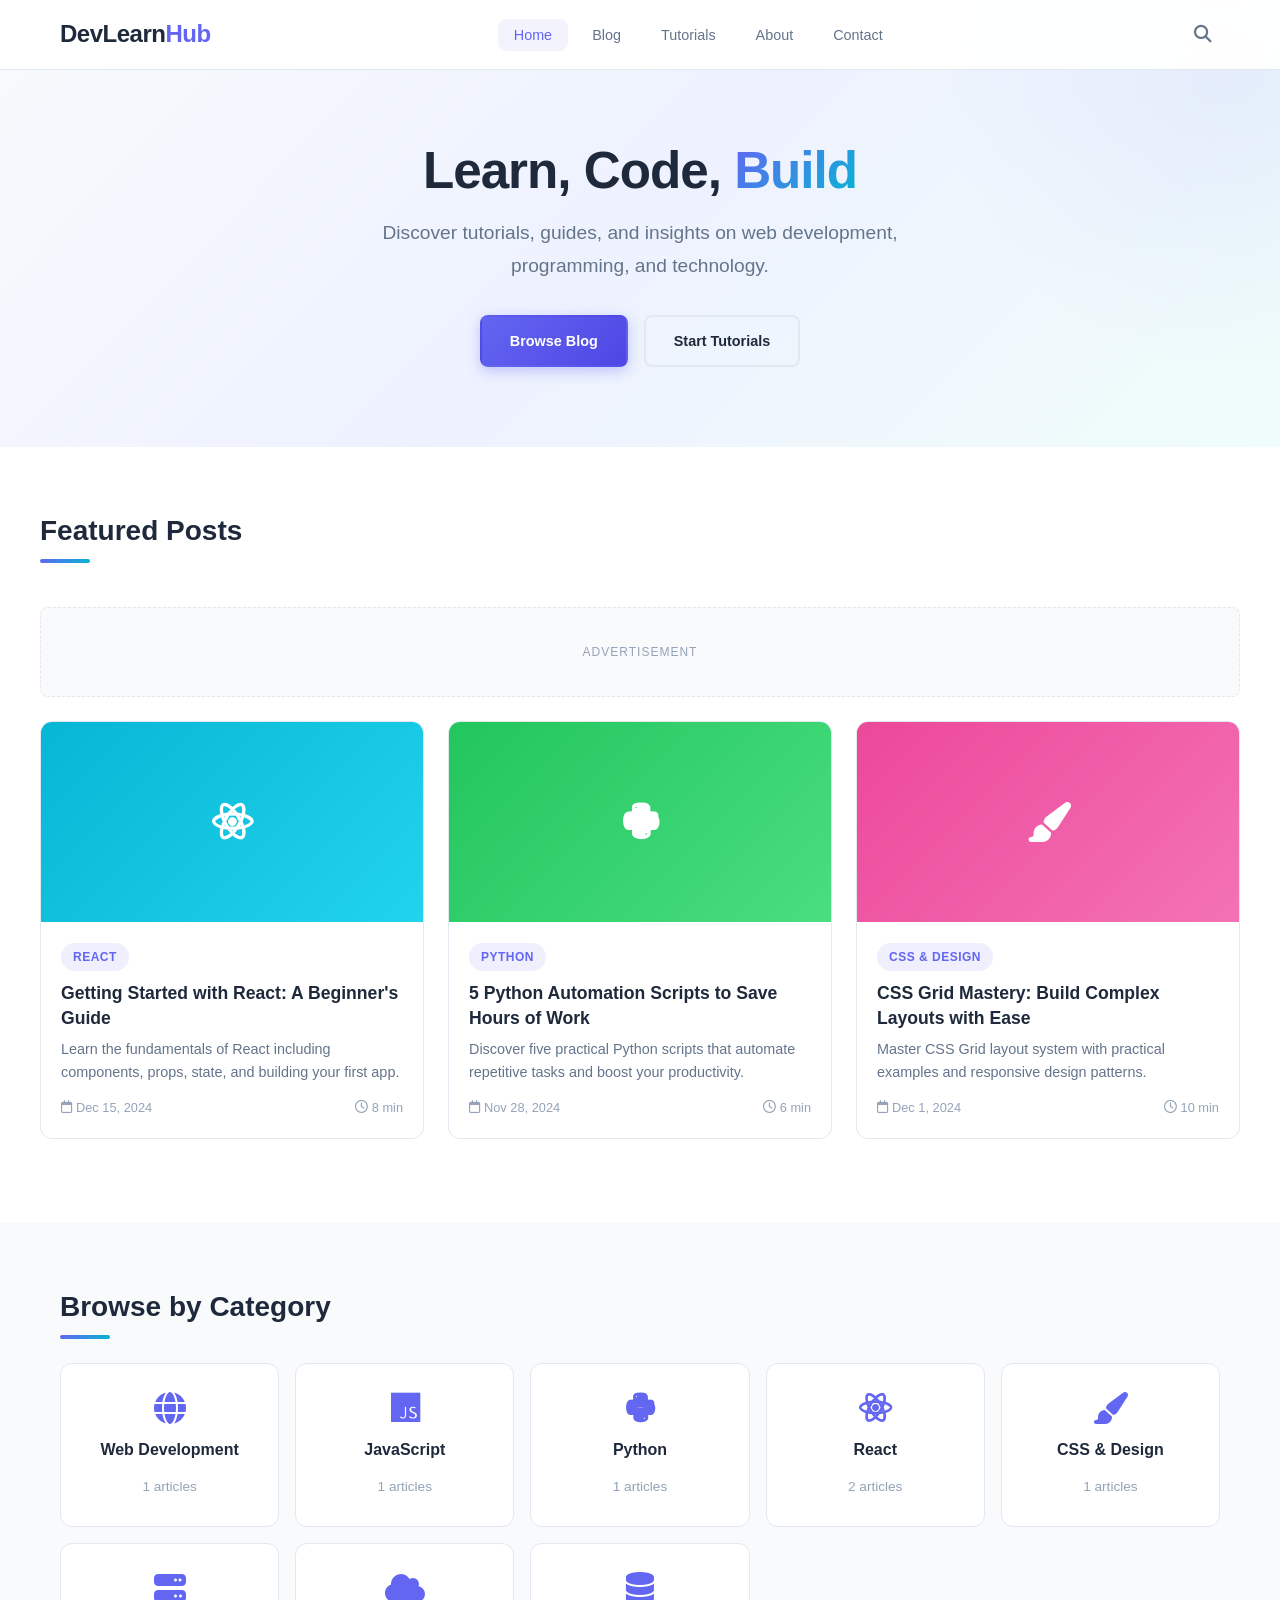
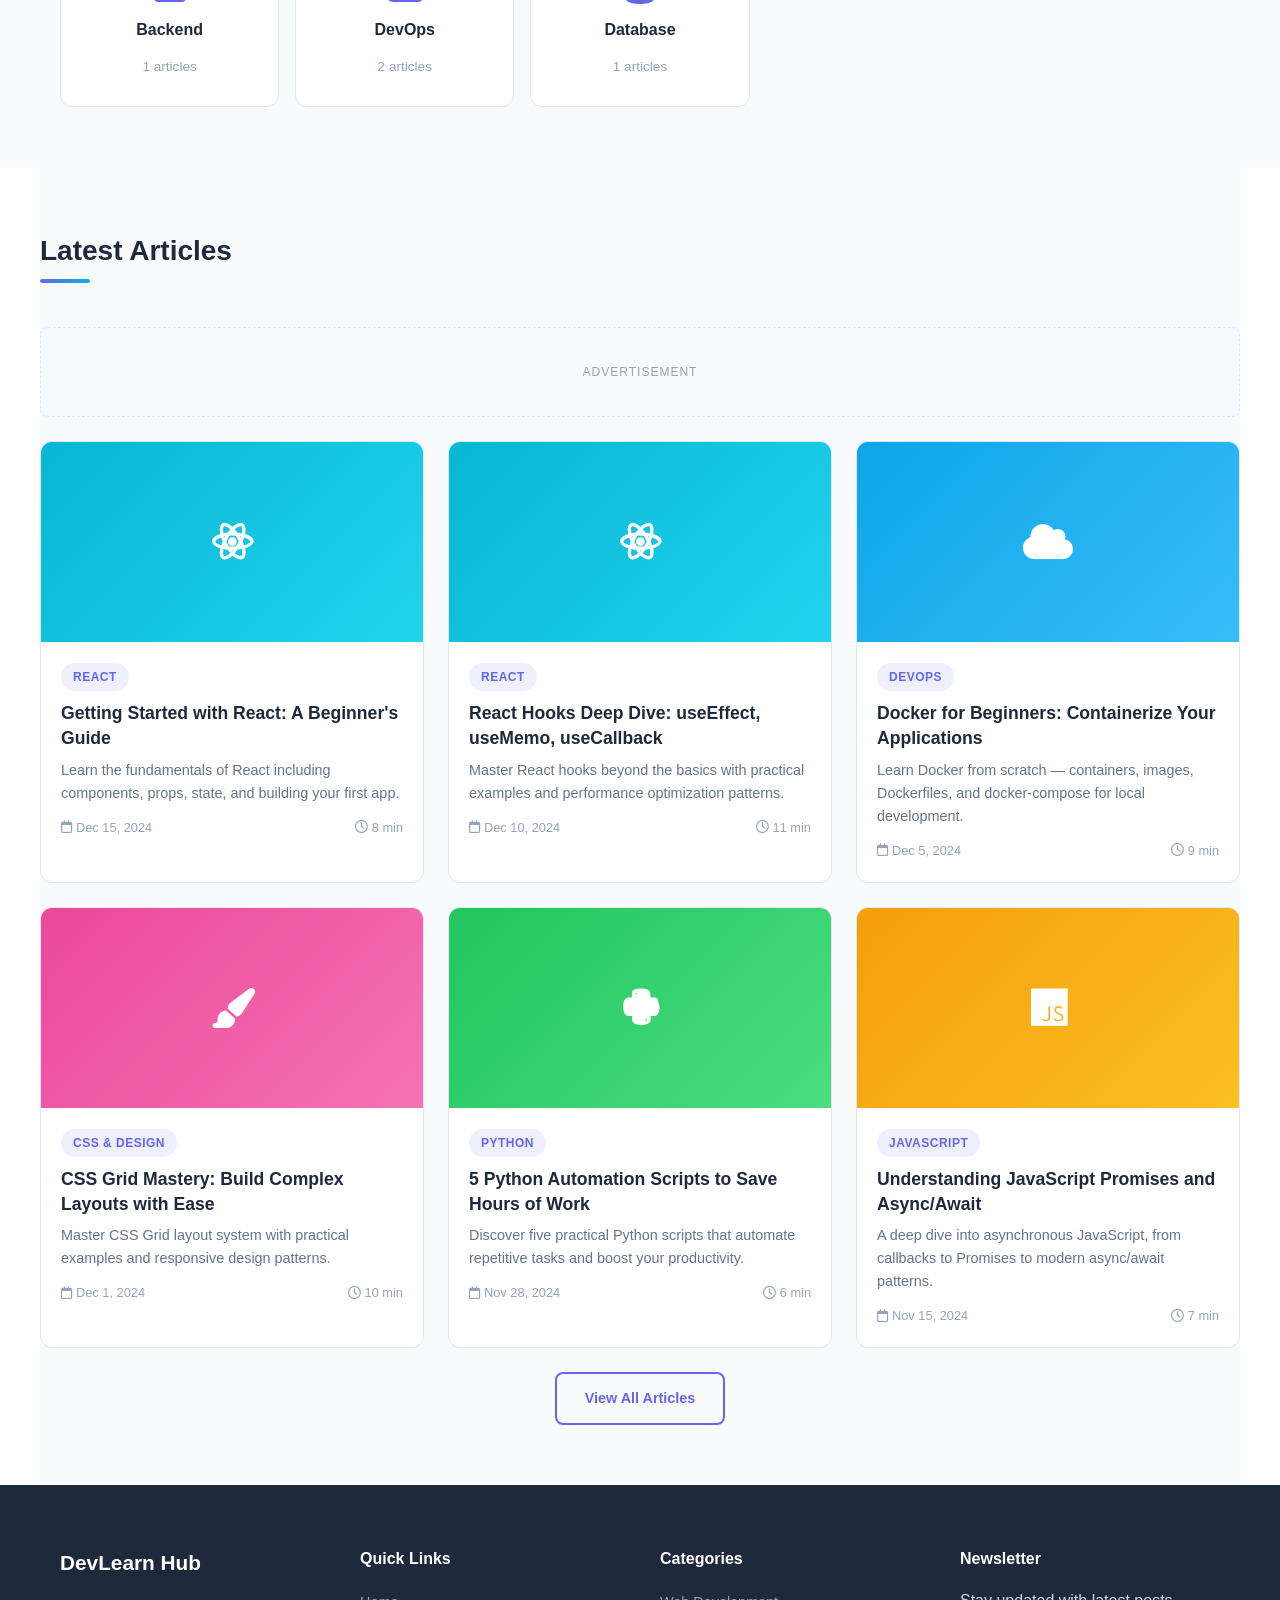
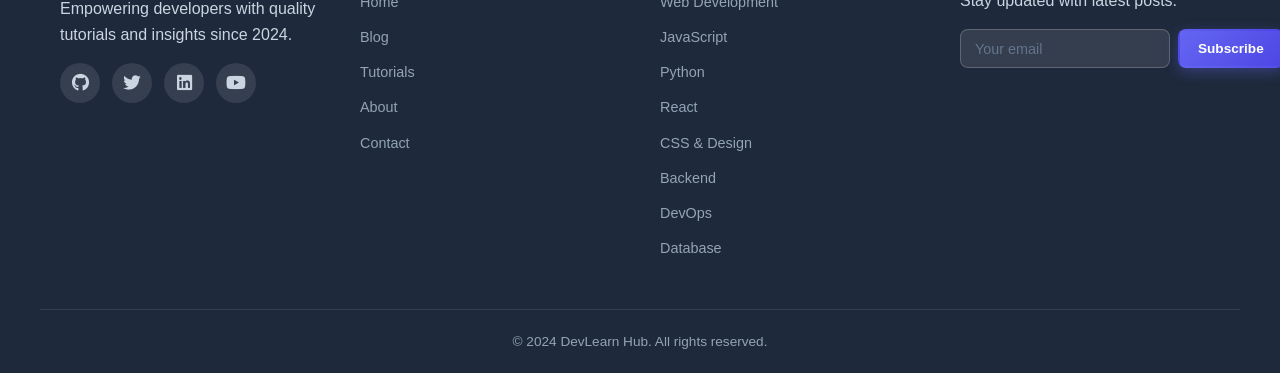
==== index.html @ a64fed3a "Initial commit: DevLearn Hub blog & tutorials website - Responsive HTML/CSS/JS static site - Search " ====
<!DOCTYPE html>
<html lang="en">
<head>
  <meta charset="UTF-8">
  <meta name="viewport" content="width=device-width, initial-scale=1.0">
  <meta name="description" content="DevLearn Hub - Your destination for programming tutorials and tech blogs. Learn web development, JavaScript, Python, and more.">
  <meta name="keywords" content="programming, tutorials, web development, coding, JavaScript, Python, blog">
  <meta name="author" content="DevLearn Hub">
  <meta property="og:title" content="DevLearn Hub - Programming Tutorials & Tech Blogs">
  <meta property="og:description" content="Your destination for programming tutorials and tech blogs. Learn web development, JavaScript, Python, and more.">
  <meta property="og:type" content="website">
  <meta property="og:url" content="https://your-site.netlify.app">
  <meta name="twitter:card" content="summary_large_image">
  <title>DevLearn Hub - Programming Tutorials & Tech Blogs</title>
  <link rel="canonical" href="https://your-site.netlify.app">
  <link rel="stylesheet" href="css/style.css">
  <link rel="stylesheet" href="https://cdnjs.cloudflare.com/ajax/libs/font-awesome/6.5.1/css/all.min.css">
  <script async src="https://pagead2.googlesyndication.com/pagead/js/adsbygoogle.js?client=ca-pub-xxxxxxxxxxxxxxxx" crossorigin="anonymous"></script>
</head>
<body>
  <header class="header">
    <nav class="navbar container">
      <a href="index.html" class="logo">DevLearn<span>Hub</span></a>
      <button class="hamburger" id="hamburger" aria-label="Toggle navigation">
        <span></span><span></span><span></span>
      </button>
      <ul class="nav-menu" id="navMenu">
        <li><a href="index.html" class="active">Home</a></li>
        <li><a href="blog/index.html">Blog</a></li>
        <li><a href="tutorials/index.html">Tutorials</a></li>
        <li><a href="about.html">About</a></li>
        <li><a href="contact.html">Contact</a></li>
      </ul>
      <button class="search-toggle" id="searchToggle" aria-label="Toggle search"><i class="fas fa-search"></i></button>
    </nav>
    <div class="search-bar container" id="searchBar">
      <input type="text" id="searchInput" placeholder="Search articles, tutorials...">
      <button id="searchClose" aria-label="Close search"><i class="fas fa-times"></i></button>
    </div>
  </header>

  <main>
    <section class="hero">
      <div class="container hero-content">
        <h1>Learn, Code, <span>Build</span></h1>
        <p>Discover tutorials, guides, and insights on web development, programming, and technology.</p>
        <div class="hero-buttons">
          <a href="blog/index.html" class="btn btn-primary">Browse Blog</a>
          <a href="tutorials/index.html" class="btn btn-secondary">Start Tutorials</a>
        </div>
      </div>
    </section>

    <section class="container featured-section">
      <h2 class="section-title">Featured Posts</h2>
      <div class="featured-adsense">
        <div class="ad-placeholder">
          <p>Advertisement</p>
          <ins class="adsbygoogle" style="display:block" data-ad-client="ca-pub-xxxxxxxxxxxxxxxx" data-ad-slot="1234567890" data-ad-format="auto" data-full-width-responsive="true"></ins>
        </div>
      </div>
      <div class="post-grid" id="featuredPosts"></div>
    </section>

    <section class="categories-section">
      <div class="container">
        <h2 class="section-title">Browse by Category</h2>
        <div class="categories-grid" id="categoriesGrid"></div>
      </div>
    </section>

    <section class="container latest-section">
      <h2 class="section-title">Latest Articles</h2>
      <div class="ad-placeholder">
        <p>Advertisement</p>
        <ins class="adsbygoogle" style="display:block" data-ad-client="ca-pub-xxxxxxxxxxxxxxxx" data-ad-slot="1234567890" data-ad-format="auto" data-full-width-responsive="true"></ins>
      </div>
      <div class="post-grid" id="latestPosts"></div>
      <div class="text-center">
        <a href="blog/index.html" class="btn btn-outline">View All Articles</a>
      </div>
    </section>
  </main>

  <footer class="footer">
    <div class="container footer-content">
      <div class="footer-section">
        <h3>DevLearn Hub</h3>
        <p>Empowering developers with quality tutorials and insights since 2024.</p>
        <div class="social-links">
          <a href="#" aria-label="GitHub"><i class="fab fa-github"></i></a>
          <a href="#" aria-label="Twitter"><i class="fab fa-twitter"></i></a>
          <a href="#" aria-label="LinkedIn"><i class="fab fa-linkedin"></i></a>
          <a href="#" aria-label="YouTube"><i class="fab fa-youtube"></i></a>
        </div>
      </div>
      <div class="footer-section">
        <h4>Quick Links</h4>
        <ul>
          <li><a href="index.html">Home</a></li>
          <li><a href="blog/index.html">Blog</a></li>
          <li><a href="tutorials/index.html">Tutorials</a></li>
          <li><a href="about.html">About</a></li>
          <li><a href="contact.html">Contact</a></li>
        </ul>
      </div>
      <div class="footer-section">
        <h4>Categories</h4>
        <ul id="footerCategories"></ul>
      </div>
      <div class="footer-section">
        <h4>Newsletter</h4>
        <p>Stay updated with latest posts.</p>
        <form class="newsletter-form" id="newsletterForm">
          <input type="email" placeholder="Your email" required>
          <button type="submit" class="btn btn-primary">Subscribe</button>
        </form>
      </div>
    </div>
    <div class="footer-bottom container">
      <p>&copy; 2024 DevLearn Hub. All rights reserved.</p>
    </div>
  </footer>

  <button id="scrollTop" aria-label="Scroll to top"><i class="fas fa-arrow-up"></i></button>

  <script src="js/content.js"></script>
  <script src="js/search.js"></script>
  <script src="js/main.js"></script>
  <script>(adsbygoogle = window.adsbygoogle || []).push({});</script>
</body>
</html>
---- css/style.css ----
:root {
  --primary: #6366f1;
  --primary-dark: #4f46e5;
  --secondary: #06b6d4;
  --accent: #f59e0b;
  --bg: #ffffff;
  --bg-alt: #f8fafc;
  --bg-card: #ffffff;
  --text: #1e293b;
  --text-light: #64748b;
  --text-muted: #94a3b8;
  --border: #e2e8f0;
  --shadow: 0 1px 3px rgba(0, 0, 0, 0.08), 0 1px 2px rgba(0, 0, 0, 0.06);
  --shadow-lg: 0 10px 25px rgba(0, 0, 0, 0.1);
  --radius: 12px;
  --radius-sm: 8px;
  --transition: 0.3s cubic-bezier(0.4, 0, 0.2, 1);
  --max-width: 1200px;
  --header-height: 70px;
}

*, *::before, *::after {
  margin: 0;
  padding: 0;
  box-sizing: border-box;
}

html {
  scroll-behavior: smooth;
  font-size: 16px;
}

body {
  font-family: -apple-system, BlinkMacSystemFont, 'Segoe UI', Roboto, 'Helvetica Neue', Arial, sans-serif;
  color: var(--text);
  background: var(--bg);
  line-height: 1.7;
  overflow-x: hidden;
}

a { color: var(--primary); text-decoration: none; transition: color var(--transition); }
a:hover { color: var(--primary-dark); }
img { max-width: 100%; height: auto; display: block; }
ul { list-style: none; }

.container {
  width: 100%;
  max-width: var(--max-width);
  margin: 0 auto;
  padding: 0 20px;
}

.section-title {
  font-size: 1.75rem;
  font-weight: 800;
  margin-bottom: 2rem;
  position: relative;
  display: inline-block;
}

.section-title::after {
  content: '';
  position: absolute;
  bottom: -8px;
  left: 0;
  width: 50px;
  height: 4px;
  background: linear-gradient(135deg, var(--primary), var(--secondary));
  border-radius: 2px;
}

.text-center { text-align: center; }

.btn {
  display: inline-flex;
  align-items: center;
  gap: 8px;
  padding: 12px 28px;
  border-radius: var(--radius-sm);
  font-weight: 600;
  font-size: 0.9rem;
  cursor: pointer;
  border: 2px solid transparent;
  transition: all var(--transition);
  text-decoration: none;
}

.btn-primary {
  background: linear-gradient(135deg, var(--primary), var(--primary-dark));
  color: #fff;
  box-shadow: 0 4px 14px rgba(99, 102, 241, 0.35);
}

.btn-primary:hover {
  transform: translateY(-2px);
  box-shadow: 0 6px 20px rgba(99, 102, 241, 0.45);
  color: #fff;
}

.btn-secondary {
  background: transparent;
  color: var(--text);
  border-color: var(--border);
}

.btn-secondary:hover {
  border-color: var(--primary);
  color: var(--primary);
  transform: translateY(-2px);
}

.btn-outline {
  background: transparent;
  color: var(--primary);
  border-color: var(--primary);
}

.btn-outline:hover {
  background: var(--primary);
  color: #fff;
  transform: translateY(-2px);
}

.header {
  position: fixed;
  top: 0;
  left: 0;
  right: 0;
  height: var(--header-height);
  background: rgba(255, 255, 255, 0.95);
  backdrop-filter: blur(10px);
  border-bottom: 1px solid var(--border);
  z-index: 1000;
  transition: box-shadow var(--transition);
}

.header.scrolled {
  box-shadow: var(--shadow-lg);
}

.navbar {
  display: flex;
  align-items: center;
  justify-content: space-between;
  height: 100%;
}

.logo {
  font-size: 1.5rem;
  font-weight: 800;
  color: var(--text);
  letter-spacing: -0.5px;
}

.logo span {
  color: var(--primary);
}

.nav-menu {
  display: flex;
  align-items: center;
  gap: 8px;
}

.nav-menu a {
  padding: 8px 16px;
  border-radius: var(--radius-sm);
  color: var(--text-light);
  font-weight: 500;
  font-size: 0.9rem;
  transition: all var(--transition);
}

.nav-menu a:hover,
.nav-menu a.active {
  color: var(--primary);
  background: rgba(99, 102, 241, 0.08);
}

.hamburger {
  display: none;
  flex-direction: column;
  gap: 5px;
  background: none;
  border: none;
  cursor: pointer;
  padding: 8px;
}

.hamburger span {
  display: block;
  width: 24px;
  height: 2px;
  background: var(--text);
  border-radius: 2px;
  transition: all var(--transition);
}

.hamburger.active span:nth-child(1) { transform: rotate(45deg) translate(5px, 5px); }
.hamburger.active span:nth-child(2) { opacity: 0; }
.hamburger.active span:nth-child(3) { transform: rotate(-45deg) translate(5px, -5px); }

.search-toggle {
  background: none;
  border: none;
  font-size: 1.1rem;
  color: var(--text-light);
  cursor: pointer;
  padding: 8px;
  border-radius: var(--radius-sm);
  transition: all var(--transition);
}

.search-toggle:hover { color: var(--primary); background: rgba(99, 102, 241, 0.08); }

.search-bar {
  display: none;
  align-items: center;
  gap: 12px;
  padding: 12px 0;
  max-width: 600px;
  margin: 0 auto;
}

.search-bar.active {
  display: flex;
}

.search-bar input {
  flex: 1;
  padding: 12px 16px;
  border: 2px solid var(--border);
  border-radius: var(--radius-sm);
  font-size: 1rem;
  outline: none;
  transition: border-color var(--transition);
}

.search-bar input:focus {
  border-color: var(--primary);
}

.search-bar button {
  background: none;
  border: none;
  font-size: 1.2rem;
  color: var(--text-light);
  cursor: pointer;
  padding: 8px;
}

.hero {
  padding: 140px 0 80px;
  background: linear-gradient(135deg, #f8fafc 0%, #eef2ff 50%, #f0fdfa 100%);
  position: relative;
  overflow: hidden;
}

.hero::before {
  content: '';
  position: absolute;
  top: -50%;
  right: -20%;
  width: 600px;
  height: 600px;
  background: radial-gradient(circle, rgba(99, 102, 241, 0.08) 0%, transparent 70%);
  border-radius: 50%;
  pointer-events: none;
}

.hero-content {
  text-align: center;
  position: relative;
  z-index: 1;
}

.hero-content h1 {
  font-size: 3.2rem;
  font-weight: 800;
  line-height: 1.2;
  margin-bottom: 1rem;
  letter-spacing: -1px;
}

.hero-content h1 span {
  background: linear-gradient(135deg, var(--primary), var(--secondary));
  -webkit-background-clip: text;
  -webkit-text-fill-color: transparent;
  background-clip: text;
}

.hero-content p {
  font-size: 1.2rem;
  color: var(--text-light);
  max-width: 600px;
  margin: 0 auto 2rem;
}

.hero-buttons {
  display: flex;
  gap: 16px;
  justify-content: center;
  flex-wrap: wrap;
}

.featured-section,
.latest-section {
  padding: 60px 0;
}

.featured-section {
  background: var(--bg);
}

.latest-section {
  background: var(--bg-alt);
}

.post-grid {
  display: grid;
  grid-template-columns: repeat(auto-fill, minmax(340px, 1fr));
  gap: 24px;
  margin: 24px 0;
}

.post-card {
  background: var(--bg-card);
  border: 1px solid var(--border);
  border-radius: var(--radius);
  overflow: hidden;
  transition: all var(--transition);
  cursor: pointer;
}

.post-card:hover {
  transform: translateY(-4px);
  box-shadow: var(--shadow-lg);
  border-color: transparent;
}

.card-image {
  width: 100%;
  height: 200px;
  object-fit: cover;
  background: linear-gradient(135deg, var(--primary), var(--secondary));
  display: flex;
  align-items: center;
  justify-content: center;
  color: #fff;
  font-size: 2.5rem;
}

.card-body {
  padding: 20px;
}

.card-category {
  display: inline-block;
  padding: 4px 12px;
  background: rgba(99, 102, 241, 0.1);
  color: var(--primary);
  border-radius: 20px;
  font-size: 0.75rem;
  font-weight: 600;
  text-transform: uppercase;
  letter-spacing: 0.5px;
  margin-bottom: 10px;
}

.card-body h3 {
  font-size: 1.1rem;
  font-weight: 700;
  margin-bottom: 8px;
  line-height: 1.4;
  color: var(--text);
}

.card-body p {
  color: var(--text-light);
  font-size: 0.9rem;
  line-height: 1.6;
  margin-bottom: 12px;
}

.card-meta {
  display: flex;
  align-items: center;
  justify-content: space-between;
  font-size: 0.8rem;
  color: var(--text-muted);
}

.card-meta span {
  display: flex;
  align-items: center;
  gap: 4px;
}

.categories-section {
  padding: 60px 0;
  background: var(--bg-alt);
}

.categories-grid {
  display: grid;
  grid-template-columns: repeat(auto-fill, minmax(200px, 1fr));
  gap: 16px;
}

.category-card {
  display: flex;
  flex-direction: column;
  align-items: center;
  gap: 12px;
  padding: 28px 20px;
  background: var(--bg-card);
  border: 1px solid var(--border);
  border-radius: var(--radius);
  transition: all var(--transition);
  text-align: center;
  cursor: pointer;
  text-decoration: none;
}

.category-card:hover {
  transform: translateY(-3px);
  box-shadow: var(--shadow-lg);
  border-color: var(--primary);
}

.category-card i {
  font-size: 2rem;
  color: var(--primary);
}

.category-card h3 {
  font-size: 1rem;
  font-weight: 600;
  color: var(--text);
}

.category-card span {
  font-size: 0.85rem;
  color: var(--text-muted);
}

.page-header {
  padding: 120px 0 40px;
  background: linear-gradient(135deg, #f8fafc, #eef2ff);
  text-align: center;
}

.page-header h1 {
  font-size: 2.5rem;
  font-weight: 800;
  margin-bottom: 8px;
}

.page-header p {
  color: var(--text-light);
  font-size: 1.1rem;
}

.category-filters {
  display: flex;
  flex-wrap: wrap;
  gap: 10px;
  margin-bottom: 24px;
  justify-content: center;
}

.filter-btn {
  padding: 8px 20px;
  border: 2px solid var(--border);
  border-radius: 25px;
  background: var(--bg);
  color: var(--text-light);
  font-weight: 500;
  font-size: 0.85rem;
  cursor: pointer;
  transition: all var(--transition);
}

.filter-btn:hover,
.filter-btn.active {
  border-color: var(--primary);
  background: var(--primary);
  color: #fff;
}

.ad-placeholder {
  background: var(--bg-alt);
  border: 1px dashed var(--border);
  border-radius: var(--radius-sm);
  padding: 20px;
  text-align: center;
  margin: 20px 0;
  min-height: 90px;
  display: flex;
  align-items: center;
  justify-content: center;
}

.ad-placeholder p {
  color: var(--text-muted);
  font-size: 0.75rem;
  text-transform: uppercase;
  letter-spacing: 1px;
}

.footer {
  background: var(--text);
  color: #cbd5e1;
  padding: 60px 0 0;
}

.footer-content {
  display: grid;
  grid-template-columns: repeat(auto-fit, minmax(240px, 1fr));
  gap: 40px;
  padding-bottom: 40px;
}

.footer-section h3,
.footer-section h4 {
  color: #fff;
  margin-bottom: 16px;
}

.footer-section h3 { font-size: 1.3rem; }
.footer-section h4 { font-size: 1rem; }

.footer-section p {
  margin-bottom: 16px;
  line-height: 1.6;
}

.footer-section ul li {
  margin-bottom: 8px;
}

.footer-section ul li a {
  color: #94a3b8;
  font-size: 0.9rem;
}

.footer-section ul li a:hover {
  color: var(--primary);
}

.social-links {
  display: flex;
  gap: 12px;
}

.social-links a {
  display: flex;
  align-items: center;
  justify-content: center;
  width: 40px;
  height: 40px;
  border-radius: 50%;
  background: rgba(255, 255, 255, 0.1);
  color: #cbd5e1;
  font-size: 1.1rem;
  transition: all var(--transition);
}

.social-links a:hover {
  background: var(--primary);
  color: #fff;
  transform: translateY(-2px);
}

.newsletter-form {
  display: flex;
  gap: 8px;
  margin-top: 12px;
}

.newsletter-form input {
  flex: 1;
  padding: 10px 14px;
  border: 1px solid rgba(255, 255, 255, 0.2);
  border-radius: var(--radius-sm);
  background: rgba(255, 255, 255, 0.1);
  color: #fff;
  outline: none;
  font-size: 0.9rem;
}

.newsletter-form input::placeholder {
  color: #64748b;
}

.newsletter-form .btn {
  padding: 10px 18px;
  font-size: 0.85rem;
}

.footer-bottom {
  border-top: 1px solid rgba(255, 255, 255, 0.1);
  padding: 20px 0;
  text-align: center;
  font-size: 0.85rem;
  color: var(--text-muted);
}

#scrollTop {
  position: fixed;
  bottom: 30px;
  right: 30px;
  width: 45px;
  height: 45px;
  border-radius: 50%;
  background: linear-gradient(135deg, var(--primary), var(--primary-dark));
  color: #fff;
  border: none;
  font-size: 1.1rem;
  cursor: pointer;
  box-shadow: var(--shadow-lg);
  transition: all var(--transition);
  opacity: 0;
  visibility: hidden;
  transform: translateY(20px);
  z-index: 999;
}

#scrollTop.visible {
  opacity: 1;
  visibility: visible;
  transform: translateY(0);
}

#scrollTop:hover {
  transform: translateY(-3px);
  box-shadow: 0 8px 25px rgba(99, 102, 241, 0.4);
}

.post-article {
  padding: 120px 0 60px;
  max-width: 800px;
}

.post-header {
  margin-bottom: 32px;
}

.post-meta {
  display: flex;
  align-items: center;
  gap: 12px;
  margin-bottom: 16px;
  font-size: 0.85rem;
  color: var(--text-muted);
  flex-wrap: wrap;
}

.post-meta .category {
  padding: 4px 12px;
  background: rgba(99, 102, 241, 0.1);
  color: var(--primary);
  border-radius: 20px;
  font-weight: 600;
  text-transform: uppercase;
  letter-spacing: 0.5px;
  font-size: 0.7rem;
}

.post-header h1 {
  font-size: 2.2rem;
  font-weight: 800;
  line-height: 1.3;
  margin-bottom: 16px;
}

.post-author {
  display: flex;
  align-items: center;
  gap: 12px;
  font-size: 0.9rem;
  color: var(--text-light);
}

.post-author .avatar {
  width: 40px;
  height: 40px;
  border-radius: 50%;
  background: linear-gradient(135deg, var(--primary), var(--secondary));
  display: flex;
  align-items: center;
  justify-content: center;
  color: #fff;
  font-weight: 600;
  font-size: 0.9rem;
}

.post-body {
  font-size: 1.05rem;
  line-height: 1.8;
  color: var(--text);
}

.post-body h2 {
  font-size: 1.6rem;
  font-weight: 700;
  margin: 32px 0 16px;
}

.post-body h3 {
  font-size: 1.3rem;
  font-weight: 600;
  margin: 24px 0 12px;
}

.post-body p {
  margin-bottom: 16px;
}

.post-body ul,
.post-body ol {
  margin: 16px 0;
  padding-left: 24px;
}

.post-body li {
  margin-bottom: 8px;
}

.post-body ul li { list-style: disc; }
.post-body ol li { list-style: decimal; }

.post-body pre {
  background: #1e293b;
  color: #e2e8f0;
  padding: 20px;
  border-radius: var(--radius-sm);
  overflow-x: auto;
  margin: 20px 0;
  font-size: 0.9rem;
  line-height: 1.6;
}

.post-body code {
  font-family: 'Fira Code', 'Consolas', monospace;
  font-size: 0.9em;
}

.post-body :not(pre) > code {
  background: rgba(99, 102, 241, 0.1);
  color: var(--primary);
  padding: 2px 6px;
  border-radius: 4px;
}

.post-body blockquote {
  border-left: 4px solid var(--primary);
  padding: 16px 20px;
  margin: 20px 0;
  background: rgba(99, 102, 241, 0.05);
  border-radius: 0 var(--radius-sm) var(--radius-sm) 0;
  font-style: italic;
  color: var(--text-light);
}

.post-tags {
  display: flex;
  flex-wrap: wrap;
  gap: 8px;
  margin: 32px 0;
}

.post-tags span {
  padding: 6px 14px;
  background: var(--bg-alt);
  border: 1px solid var(--border);
  border-radius: 20px;
  font-size: 0.8rem;
  color: var(--text-light);
}

.post-nav {
  display: flex;
  justify-content: space-between;
  gap: 20px;
  margin-top: 40px;
  padding-top: 32px;
  border-top: 1px solid var(--border);
}

.post-nav a {
  flex: 1;
  padding: 20px;
  border: 1px solid var(--border);
  border-radius: var(--radius-sm);
  transition: all var(--transition);
}

.post-nav a:hover {
  border-color: var(--primary);
  background: rgba(99, 102, 241, 0.03);
}

.post-nav .nav-label {
  font-size: 0.8rem;
  color: var(--text-muted);
  text-transform: uppercase;
  letter-spacing: 1px;
  margin-bottom: 4px;
}

.post-nav .nav-title {
  font-weight: 600;
  color: var(--text);
}

/* About page */
.about-content {
  padding: 60px 0;
}

.about-grid {
  display: grid;
  grid-template-columns: 2fr 1fr;
  gap: 40px;
}

.about-text h2 {
  font-size: 1.6rem;
  font-weight: 700;
  margin: 32px 0 16px;
}

.about-text h2:first-child {
  margin-top: 0;
}

.about-text p {
  margin-bottom: 16px;
  color: var(--text-light);
  line-height: 1.8;
}

.about-list {
  margin: 20px 0;
}

.about-list li {
  display: flex;
  align-items: center;
  gap: 12px;
  padding: 10px 0;
  font-size: 1rem;
  color: var(--text);
}

.about-list li i {
  color: var(--primary);
  font-size: 1.2rem;
  width: 24px;
}

.sidebar-card {
  background: var(--bg-alt);
  border: 1px solid var(--border);
  border-radius: var(--radius);
  padding: 24px;
  margin-bottom: 24px;
}

.sidebar-card h3 {
  font-size: 1.1rem;
  font-weight: 700;
  margin-bottom: 12px;
}

.sidebar-card p {
  color: var(--text-light);
  margin-bottom: 16px;
  font-size: 0.9rem;
}

.contact-section {
  padding: 60px 0;
}

.contact-grid {
  display: grid;
  grid-template-columns: 2fr 1fr;
  gap: 40px;
}

.contact-form {
  display: flex;
  flex-direction: column;
  gap: 20px;
}

.form-group {
  display: flex;
  flex-direction: column;
  gap: 6px;
}

.form-group label {
  font-weight: 600;
  font-size: 0.9rem;
  color: var(--text);
}

.form-group input,
.form-group select,
.form-group textarea {
  padding: 12px 16px;
  border: 2px solid var(--border);
  border-radius: var(--radius-sm);
  font-size: 0.95rem;
  font-family: inherit;
  outline: none;
  transition: border-color var(--transition);
  background: var(--bg);
  color: var(--text);
}

.form-group input:focus,
.form-group select:focus,
.form-group textarea:focus {
  border-color: var(--primary);
}

.form-group textarea {
  resize: vertical;
  min-height: 120px;
}

.form-success {
  text-align: center;
  padding: 60px 20px;
}

.form-success i {
  font-size: 3rem;
  color: #22c55e;
  margin-bottom: 16px;
}

.form-success h3 {
  font-size: 1.5rem;
  margin-bottom: 8px;
}

.form-success p {
  color: var(--text-light);
}

.info-card {
  background: var(--bg-alt);
  border: 1px solid var(--border);
  border-radius: var(--radius);
  padding: 24px;
  margin-bottom: 24px;
  text-align: center;
}

.info-card i {
  font-size: 2rem;
  color: var(--primary);
  margin-bottom: 12px;
}

.info-card h3 {
  font-size: 1.1rem;
  font-weight: 700;
  margin-bottom: 8px;
}

.info-card p {
  color: var(--text-light);
  font-size: 0.9rem;
}

.info-card .social-links {
  justify-content: center;
  margin-top: 12px;
}

.error-page {
  padding: 160px 20px 100px;
  text-align: center;
  min-height: 60vh;
  display: flex;
  align-items: center;
  justify-content: center;
}

.error-content h1 {
  font-size: 6rem;
  font-weight: 800;
  background: linear-gradient(135deg, var(--primary), var(--secondary));
  -webkit-background-clip: text;
  -webkit-text-fill-color: transparent;
  background-clip: text;
  line-height: 1;
}

.error-content h2 {
  font-size: 1.8rem;
  font-weight: 700;
  margin: 16px 0;
}

.error-content p {
  color: var(--text-light);
  margin-bottom: 24px;
}

.search-results {
  padding: 120px 0 60px;
}

.search-results h2 {
  margin-bottom: 24px;
}

.search-results h2 span {
  color: var(--primary);
}

.no-results {
  text-align: center;
  padding: 60px 20px;
}

.no-results i {
  font-size: 3rem;
  color: var(--text-muted);
  margin-bottom: 16px;
}

.no-results h3 {
  font-size: 1.3rem;
  margin-bottom: 8px;
}

.no-results p {
  color: var(--text-light);
}

@media (max-width: 768px) {
  .hamburger { display: flex; }

  .nav-menu {
    position: fixed;
    top: var(--header-height);
    left: 0;
    right: 0;
    flex-direction: column;
    background: rgba(255, 255, 255, 0.98);
    backdrop-filter: blur(10px);
    border-bottom: 1px solid var(--border);
    padding: 16px 20px;
    gap: 4px;
    transform: translateY(-110%);
    opacity: 0;
    transition: all var(--transition);
    box-shadow: var(--shadow-lg);
  }

  .nav-menu.active {
    transform: translateY(0);
    opacity: 1;
  }

  .nav-menu a {
    width: 100%;
    padding: 12px 16px;
    font-size: 1rem;
  }

  .hero-content h1 {
    font-size: 2.2rem;
  }

  .hero-content p {
    font-size: 1rem;
  }

  .post-grid {
    grid-template-columns: 1fr;
  }

  .categories-grid {
    grid-template-columns: repeat(2, 1fr);
  }

  .about-grid,
  .contact-grid {
    grid-template-columns: 1fr;
  }

  .footer-content {
    grid-template-columns: 1fr;
    gap: 32px;
  }

  .post-header h1 {
    font-size: 1.6rem;
  }

  .post-nav {
    flex-direction: column;
  }

  .page-header h1 {
    font-size: 1.8rem;
  }

  .section-title {
    font-size: 1.4rem;
  }
}

@media (max-width: 480px) {
  .hero-content h1 {
    font-size: 1.8rem;
  }

  .categories-grid {
    grid-template-columns: 1fr;
  }

  .hero-buttons {
    flex-direction: column;
    align-items: stretch;
  }

  .hero-buttons .btn {
    justify-content: center;
  }

  .newsletter-form {
    flex-direction: column;
  }
}
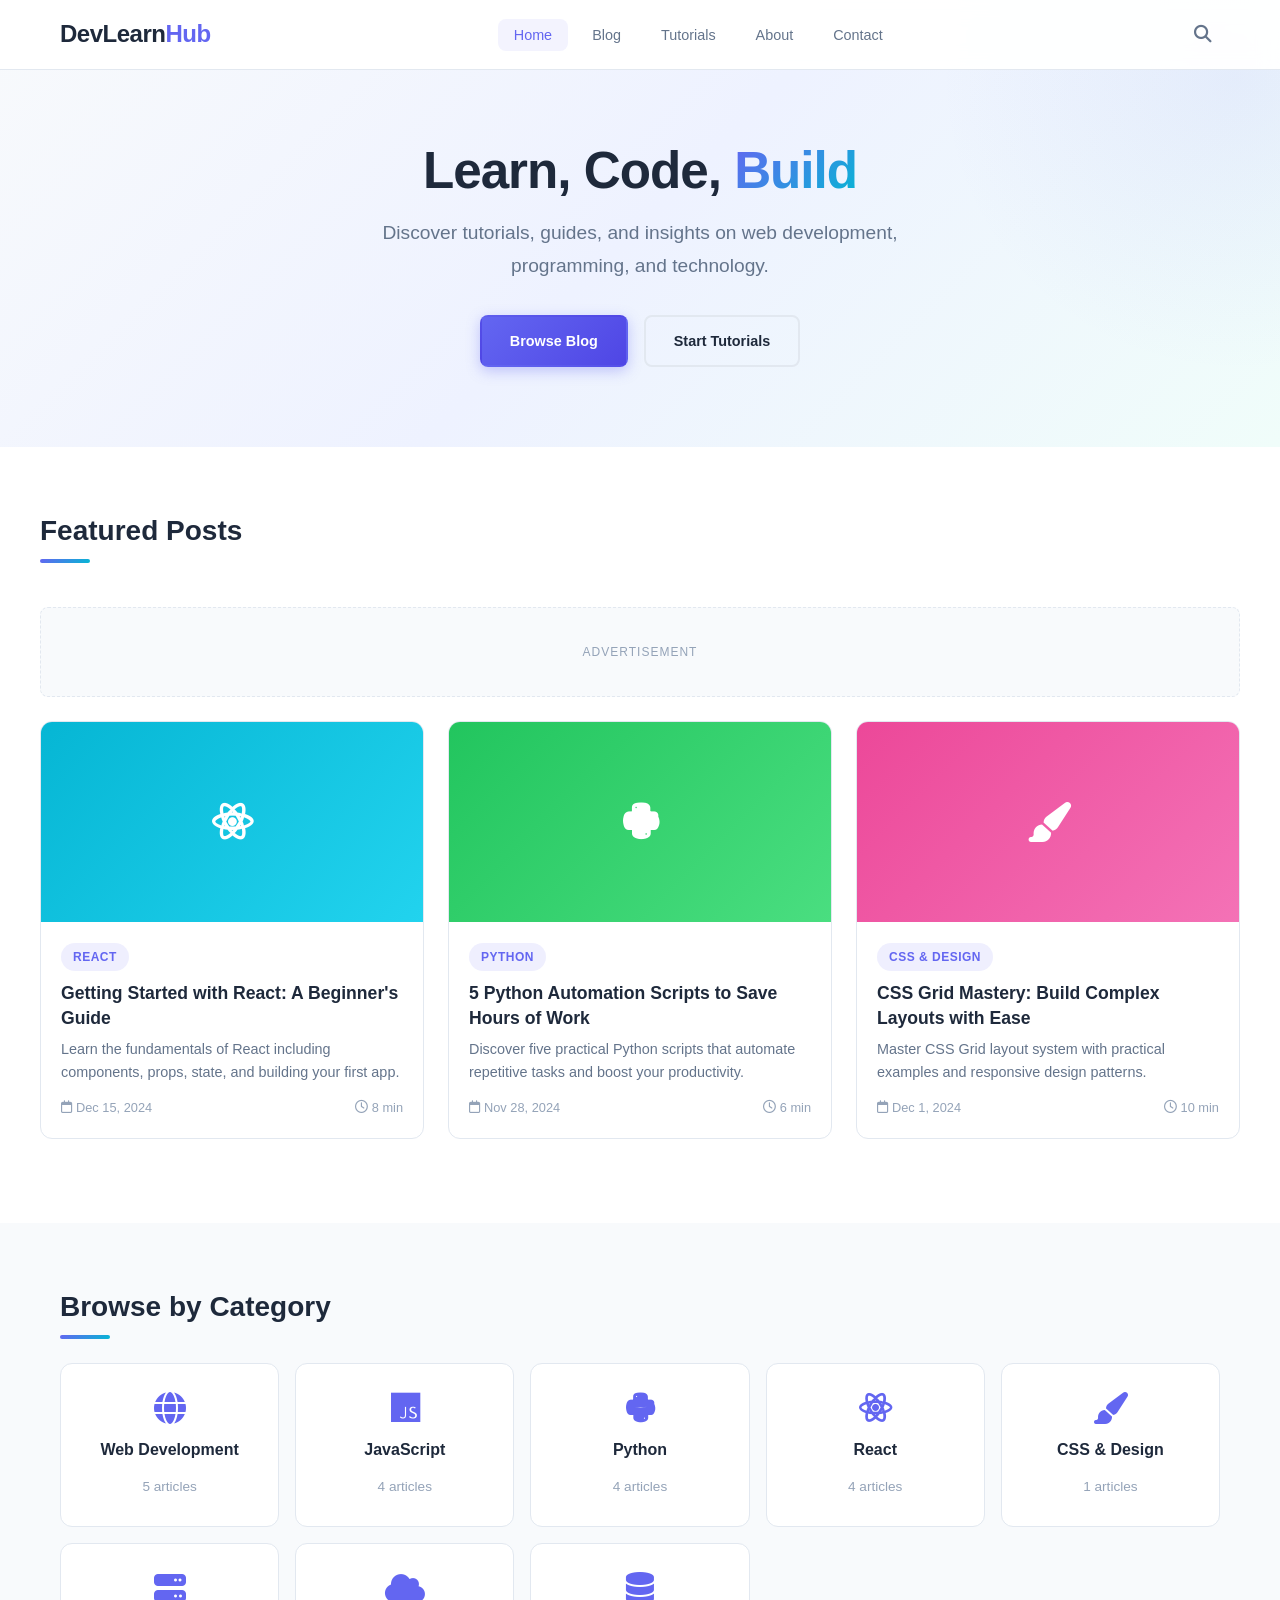
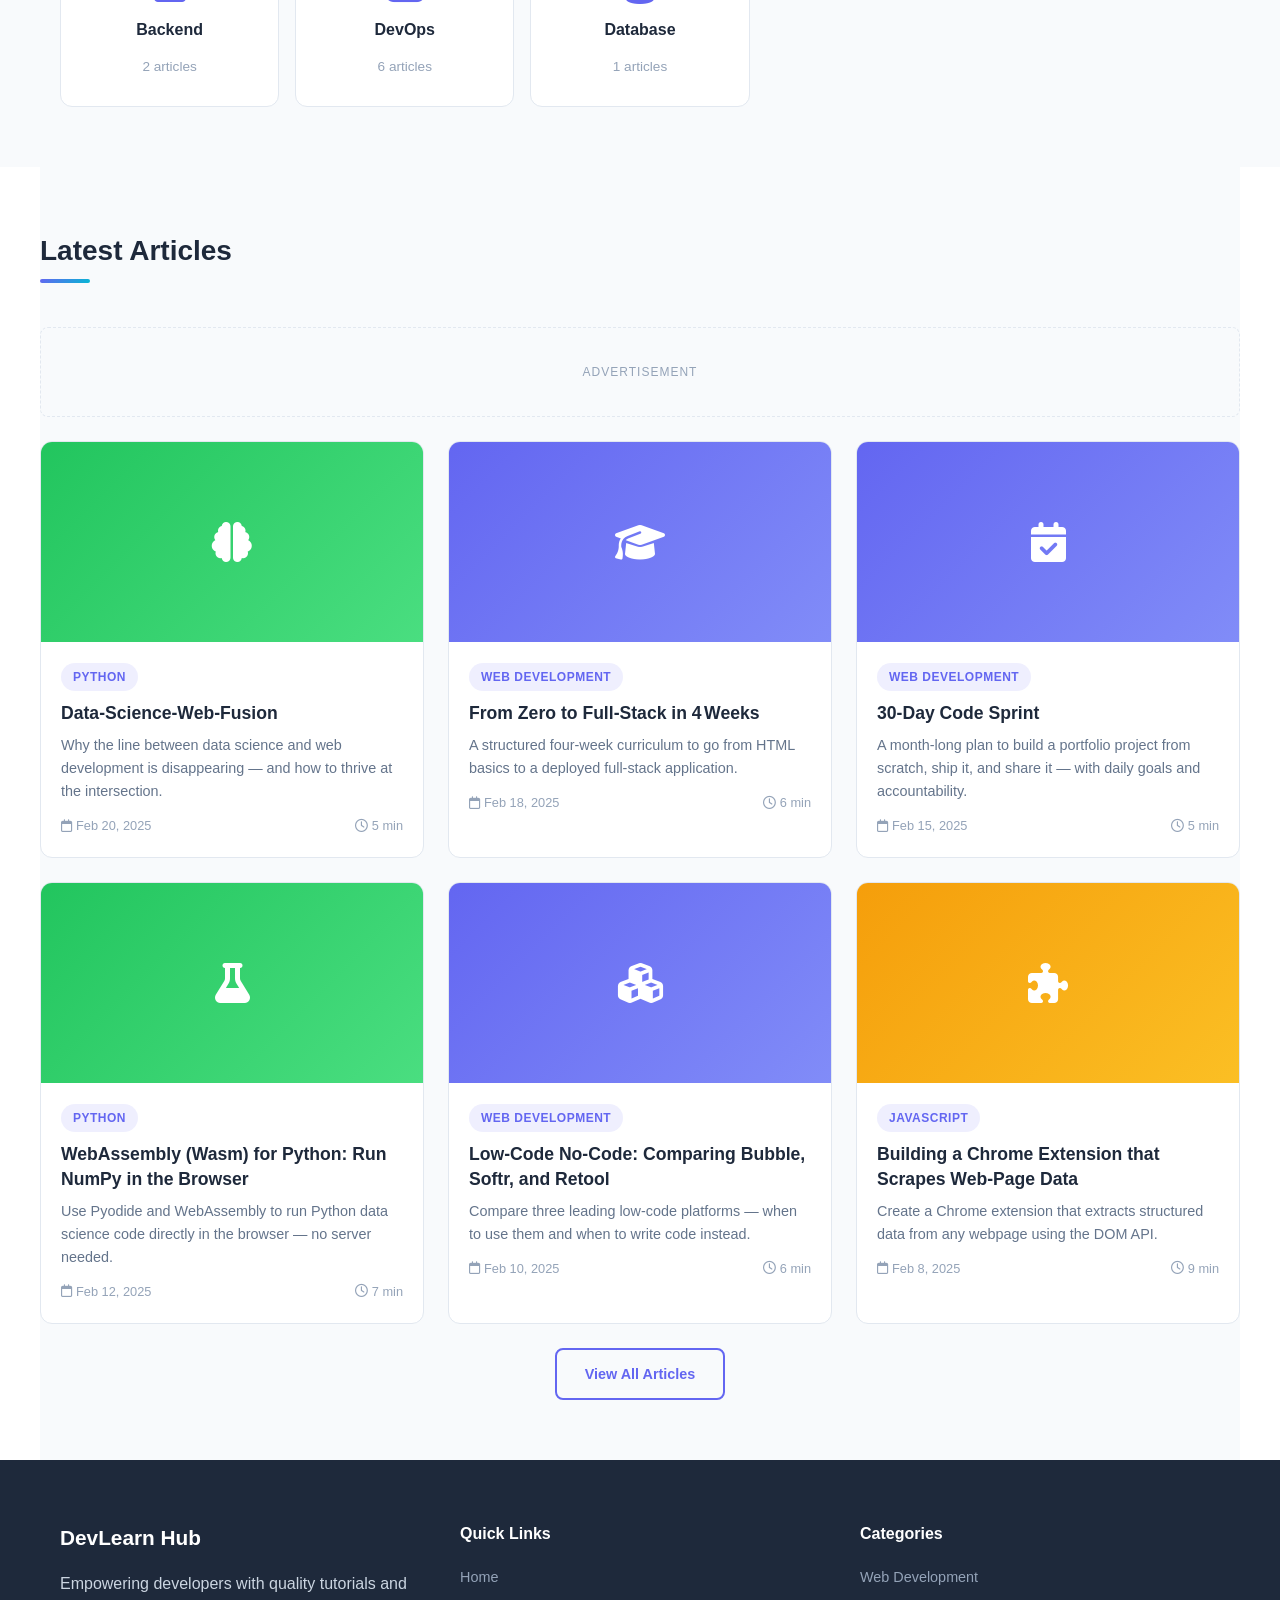
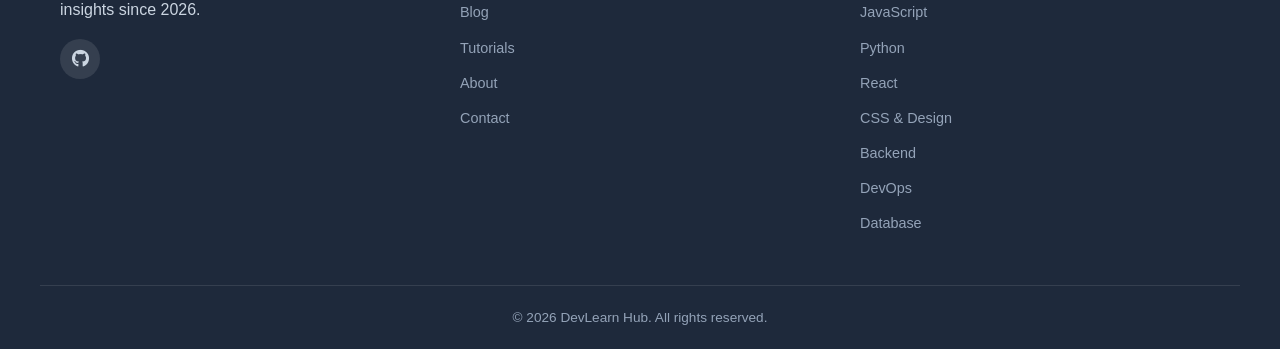
==== commit 0e3f6505: "Fix: dynamic year, remove newsletter, fix search results display, keep only GitHub link" ====
--- a/index.html
+++ b/index.html
@@ -86,12 +86,9 @@
     <div class="container footer-content">
       <div class="footer-section">
         <h3>DevLearn Hub</h3>
-        <p>Empowering developers with quality tutorials and insights since 2024.</p>
+        <p>Empowering developers with quality tutorials and insights since <span class="current-year">2024</span>.</p>
         <div class="social-links">
-          <a href="#" aria-label="GitHub"><i class="fab fa-github"></i></a>
-          <a href="#" aria-label="Twitter"><i class="fab fa-twitter"></i></a>
-          <a href="#" aria-label="LinkedIn"><i class="fab fa-linkedin"></i></a>
-          <a href="#" aria-label="YouTube"><i class="fab fa-youtube"></i></a>
+          <a href="https://github.com/manik1312006" aria-label="GitHub" target="_blank" rel="noopener"><i class="fab fa-github"></i></a>
         </div>
       </div>
       <div class="footer-section">
@@ -108,17 +105,10 @@
         <h4>Categories</h4>
         <ul id="footerCategories"></ul>
       </div>
-      <div class="footer-section">
-        <h4>Newsletter</h4>
-        <p>Stay updated with latest posts.</p>
-        <form class="newsletter-form" id="newsletterForm">
-          <input type="email" placeholder="Your email" required>
-          <button type="submit" class="btn btn-primary">Subscribe</button>
-        </form>
-      </div>
+
     </div>
     <div class="footer-bottom container">
-      <p>&copy; 2024 DevLearn Hub. All rights reserved.</p>
+      <p>&copy; <span class="current-year">2024</span> DevLearn Hub. All rights reserved.</p>
     </div>
   </footer>
 
--- a/css/style.css
+++ b/css/style.css
@@ -1014,6 +1014,10 @@
   margin-bottom: 24px;
 }
 
+main.searching > section:not(.search-results) {
+  display: none;
+}
+
 .search-results {
   padding: 120px 0 60px;
 }
